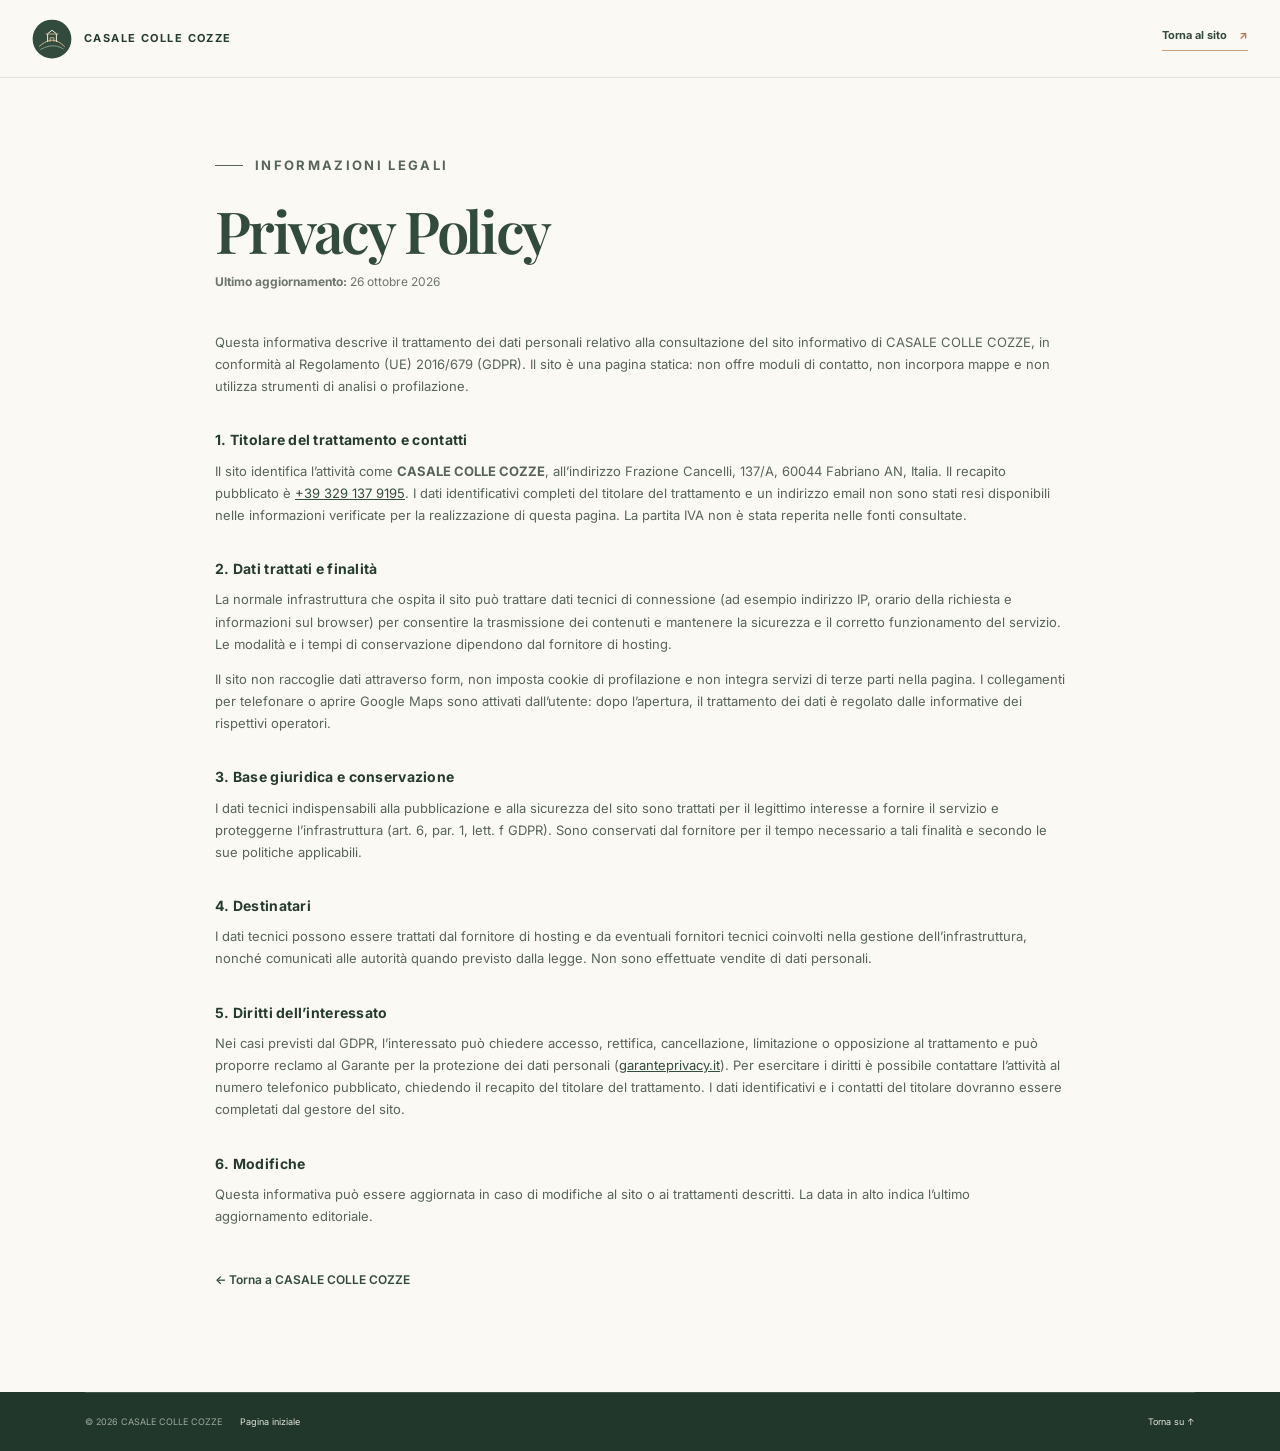
==== privacy_policy.html @ bff45917 "Effettua l'import iniziale nel repository" ====
<!doctype html>
<html lang="it">
<head>
  <meta charset="utf-8">
  <meta name="viewport" content="width=device-width, initial-scale=1">
  <meta name="theme-color" content="#334b3d">
  <meta name="description" content="Informativa privacy del sito CASALE COLLE COZZE.">
  <title>Privacy Policy | CASALE COLLE COZZE</title>
  <link rel="icon" href="assets/images/brand-mark.svg" type="image/svg+xml">
  <link rel="stylesheet" href="assets/css/styles.css">
  <style>
    .policy { width: min(850px, calc(100% - 44px)); margin: 0 auto; padding: 76px 0 100px; }
    .policy h1 { margin: 0 0 12px; color: var(--forest); font-size: clamp(38px, 6vw, 58px); }
    .policy .updated { margin-bottom: 38px; color: var(--muted); font-size: 12px; }
    .policy h2 { margin: 36px 0 12px; font-family: Inter, Arial, sans-serif; font-size: 14px; font-weight: 700; letter-spacing: .02em; }
    .policy p, .policy li { color: #58645b; font-size: 13px; }
    .policy a { color: var(--forest); }
    .policy-back { display: inline-flex; margin-top: 30px; color: var(--forest); font-size: 12px; font-weight: 600; text-decoration: none; }
    @media (max-width: 680px) { .policy { padding-top: 54px; } }
  </style>
</head>
<body>
  <nav class="site-nav" aria-label="Navigazione principale">
    <div class="nav-inner">
      <a class="brand" href="index.html#inizio">
        <img src="assets/images/brand-mark.svg" width="42" height="42" alt="">
        <span>CASALE COLLE COZZE</span>
      </a>
      <a class="inline-link" href="index.html">Torna al sito <span aria-hidden="true">↗</span></a>
    </div>
  </nav>
  <main class="policy">
    <p class="eyebrow"><span class="eyebrow-line"></span> INFORMAZIONI LEGALI</p>
    <h1>Privacy Policy</h1>
    <p class="updated"><strong>Ultimo aggiornamento:</strong> 26 ottobre 2026</p>
    <p>Questa informativa descrive il trattamento dei dati personali relativo alla consultazione del sito informativo di CASALE COLLE COZZE, in conformità al Regolamento (UE) 2016/679 (GDPR). Il sito è una pagina statica: non offre moduli di contatto, non incorpora mappe e non utilizza strumenti di analisi o profilazione.</p>

    <h2>1. Titolare del trattamento e contatti</h2>
    <p>Il sito identifica l’attività come <strong>CASALE COLLE COZZE</strong>, all’indirizzo Frazione Cancelli, 137/A, 60044 Fabriano AN, Italia. Il recapito pubblicato è <a href="tel:+393291379195">+39 329 137 9195</a>. I dati identificativi completi del titolare del trattamento e un indirizzo email non sono stati resi disponibili nelle informazioni verificate per la realizzazione di questa pagina. La partita IVA non è stata reperita nelle fonti consultate.</p>

    <h2>2. Dati trattati e finalità</h2>
    <p>La normale infrastruttura che ospita il sito può trattare dati tecnici di connessione (ad esempio indirizzo IP, orario della richiesta e informazioni sul browser) per consentire la trasmissione dei contenuti e mantenere la sicurezza e il corretto funzionamento del servizio. Le modalità e i tempi di conservazione dipendono dal fornitore di hosting.</p>
    <p>Il sito non raccoglie dati attraverso form, non imposta cookie di profilazione e non integra servizi di terze parti nella pagina. I collegamenti per telefonare o aprire Google Maps sono attivati dall’utente: dopo l’apertura, il trattamento dei dati è regolato dalle informative dei rispettivi operatori.</p>

    <h2>3. Base giuridica e conservazione</h2>
    <p>I dati tecnici indispensabili alla pubblicazione e alla sicurezza del sito sono trattati per il legittimo interesse a fornire il servizio e proteggerne l’infrastruttura (art. 6, par. 1, lett. f GDPR). Sono conservati dal fornitore per il tempo necessario a tali finalità e secondo le sue politiche applicabili.</p>

    <h2>4. Destinatari</h2>
    <p>I dati tecnici possono essere trattati dal fornitore di hosting e da eventuali fornitori tecnici coinvolti nella gestione dell’infrastruttura, nonché comunicati alle autorità quando previsto dalla legge. Non sono effettuate vendite di dati personali.</p>

    <h2>5. Diritti dell’interessato</h2>
    <p>Nei casi previsti dal GDPR, l’interessato può chiedere accesso, rettifica, cancellazione, limitazione o opposizione al trattamento e può proporre reclamo al Garante per la protezione dei dati personali (<a href="https://www.garanteprivacy.it" target="_blank" rel="noopener noreferrer">garanteprivacy.it</a>). Per esercitare i diritti è possibile contattare l’attività al numero telefonico pubblicato, chiedendo il recapito del titolare del trattamento. I dati identificativi e i contatti del titolare dovranno essere completati dal gestore del sito.</p>

    <h2>6. Modifiche</h2>
    <p>Questa informativa può essere aggiornata in caso di modifiche al sito o ai trattamenti descritti. La data in alto indica l’ultimo aggiornamento editoriale.</p>
    <a class="policy-back" href="index.html">← Torna a CASALE COLLE COZZE</a>
  </main>
  <footer class="site-footer">
    <div class="footer-bottom">
      <span>© 2026 CASALE COLLE COZZE</span>
      <a href="index.html">Pagina iniziale</a>
      <a class="back-top" href="#">Torna su ↑</a>
    </div>
  </footer>
</body>
</html>
---- assets/css/styles.css ----
@font-face {
  font-family: Inter;
  src: url("../fonts/Inter-Regular.ttf") format("truetype");
  font-style: normal;
  font-weight: 400;
  font-display: swap;
}
@font-face {
  font-family: Inter;
  src: url("../fonts/Inter-Medium.ttf") format("truetype");
  font-style: normal;
  font-weight: 500;
  font-display: swap;
}
@font-face {
  font-family: Inter;
  src: url("../fonts/Inter-SemiBold.ttf") format("truetype");
  font-style: normal;
  font-weight: 600;
  font-display: swap;
}
@font-face {
  font-family: Inter;
  src: url("../fonts/Inter-Bold.ttf") format("truetype");
  font-style: normal;
  font-weight: 700;
  font-display: swap;
}
@font-face {
  font-family: "Playfair Display";
  src: url("../fonts/PlayfairDisplay-SemiBold.ttf") format("truetype");
  font-style: normal;
  font-weight: 600;
  font-display: swap;
}
@font-face {
  font-family: "Playfair Display";
  src: url("../fonts/PlayfairDisplay-Bold.ttf") format("truetype");
  font-style: normal;
  font-weight: 700;
  font-display: swap;
}

:root {
  color-scheme: light;
  --forest: #334b3d;
  --forest-deep: #263b30;
  --moss: #829174;
  --clay: #bd7654;
  --cream: #f5f1e7;
  --paper: #fbf9f3;
  --ink: #25332b;
  --muted: #6d766d;
  --rule: #d8d7c9;
  --nav-height: 78px;
}

* { box-sizing: border-box; }
html { scroll-behavior: smooth; scroll-padding-top: calc(var(--nav-height) + 18px); }
body {
  margin: 0;
  background: var(--paper);
  color: var(--ink);
  font-family: Inter, Arial, sans-serif;
  font-size: 15px;
  line-height: 1.7;
  -webkit-font-smoothing: antialiased;
}
a { color: inherit; }
img, svg { display: block; }
.skip-link {
  position: fixed; z-index: 1000; top: 8px; left: 8px;
  padding: 10px 14px; transform: translateY(-150%);
  background: var(--paper); color: var(--ink);
}
.skip-link:focus { transform: translateY(0); }

.site-nav {
  position: sticky; top: 0; z-index: 50;
  height: var(--nav-height);
  background: rgba(251, 249, 243, .96);
  border-bottom: 1px solid rgba(51, 75, 61, .12);
  backdrop-filter: blur(12px);
}
.nav-inner {
  width: min(1240px, calc(100% - 64px)); height: 100%; margin: 0 auto;
  display: flex; align-items: center; justify-content: space-between;
}
.brand { display: inline-flex; align-items: center; gap: 12px; text-decoration: none; }
.brand img { width: 40px; height: 40px; }
.brand span { color: var(--forest-deep); font-size: 11px; font-weight: 700; letter-spacing: .13em; }
.nav-links { display: flex; align-items: center; gap: 38px; }
.nav-links a {
  text-decoration: none; color: #4e5b51; font-size: 12px; font-weight: 500;
  transition: color .2s ease;
}
.nav-links a:hover, .nav-links a:focus-visible { color: var(--clay); }
.nav-links .nav-visit { color: var(--forest); font-weight: 600; }
.nav-visit span { margin-left: 6px; color: var(--clay); }
.menu-toggle { display: none; }

.hero {
  position: relative; min-height: min(740px, calc(100svh - var(--nav-height)));
  padding: 72px max(32px, calc((100% - 1240px) / 2)) 58px;
  overflow: hidden; color: var(--cream); background: var(--forest);
}
.hero::before {
  position: absolute; inset: 0; content: ""; pointer-events: none; opacity: .13;
  background-image: radial-gradient(rgba(255,255,255,.38) .55px, transparent .55px);
  background-size: 8px 8px; mask-image: linear-gradient(90deg, #000, transparent 88%);
}
.hero-inner {
  position: relative; z-index: 1; width: min(1240px, 100%); min-height: 515px; margin: auto;
  display: grid; grid-template-columns: 1fr .9fr; align-items: center; gap: clamp(34px, 7vw, 110px);
}
.hero-copy { padding: 8px 0 22px; }
.eyebrow {
  display: flex; align-items: center; gap: 12px; margin: 0 0 24px;
  color: var(--clay); font-size: 10px; font-weight: 700; letter-spacing: .18em; text-transform: uppercase;
}
.eyebrow-line { width: 28px; height: 1px; background: currentColor; }
.hero .eyebrow { color: #d6bc93; }
h1, h2, p { margin-top: 0; }
h1, h2 {
  font-family: "Playfair Display", Georgia, serif; font-weight: 600;
  letter-spacing: -.045em; line-height: 1.04;
}
h1 { margin: 0 0 28px; font-size: clamp(50px, 6.1vw, 84px); }
h1 em, h2 em { color: #d8b98f; font-weight: 600; }
.hero-lede { margin: 0 0 13px; color: #f1eee3; font-family: "Playfair Display", Georgia, serif; font-size: clamp(20px, 2vw, 25px); line-height: 1.45; }
.hero-note { max-width: 490px; margin: 0; color: #d0d5cb; font-size: 13px; line-height: 1.8; }
.hero-actions { display: flex; flex-wrap: wrap; align-items: center; gap: 27px; margin-top: 31px; }
.button {
  min-height: 51px; display: inline-flex; align-items: center; justify-content: center; gap: 11px;
  padding: 0 20px; border: 1px solid transparent; text-decoration: none;
  font-size: 11px; font-weight: 700; letter-spacing: .035em;
  transition: transform .2s ease, background-color .2s ease, color .2s ease;
}
.button:hover { transform: translateY(-2px); }
.button svg { width: 17px; height: 17px; fill: currentColor; }
.button-light { color: var(--forest-deep); background: #f1eee3; }
.button-light:hover { background: #fff; }
.text-link { color: #f4f0e6; font-size: 11px; font-weight: 600; text-decoration: none; }
.text-link span { margin-left: 7px; color: #d8b98f; }
.hero-phone { display: flex; flex-wrap: wrap; align-items: baseline; gap: 13px; margin: 32px 0 0; }
.hero-phone span { color: #aebcaf; font-size: 10px; letter-spacing: .08em; text-transform: uppercase; }
.hero-phone a { color: #fff; font-size: 13px; font-weight: 600; text-decoration: none; }

.hero-art { position: relative; width: 100%; max-width: 530px; justify-self: end; padding: 22px 20px 28px 0; }
.art-frame { position: relative; padding: 11px; background: #e5ddca; box-shadow: 0 25px 65px rgba(14, 29, 21, .28); transform: rotate(1.3deg); }
.art-frame img { width: 100%; height: auto; background: #d8dfce; }
.art-caption {
  display: flex; justify-content: space-between; padding: 11px 6px 1px;
  color: #586351; font-size: 9px; font-weight: 700; letter-spacing: .13em; text-transform: uppercase;
}
.art-stamp {
  position: absolute; right: 0; bottom: 0; width: 122px; height: 122px; border: 1px solid #e2c79d;
  border-radius: 50%; display: flex; flex-direction: column; align-items: center; justify-content: center;
  color: #f2dfbd; background: var(--forest); text-align: center; transform: rotate(8deg);
}
.art-stamp span { font-size: 7px; letter-spacing: .18em; }
.art-stamp strong { margin: 2px 0; font-family: "Playfair Display", Georgia, serif; font-size: 16px; letter-spacing: .03em; }
.art-index { position: absolute; top: 0; right: 26px; color: #adc0ae; font-size: 9px; letter-spacing: .14em; }
.hero-bottom {
  position: relative; z-index: 1; width: min(1240px, 100%); margin: 45px auto 0; padding-top: 17px;
  display: flex; justify-content: space-between; border-top: 1px solid rgba(243,239,226,.2);
  color: #b9c2b6; font-size: 8px; font-weight: 600; letter-spacing: .16em;
}

.section-pad { padding: 104px max(32px, calc((100% - 1110px) / 2)); }
.section-kicker { display: flex; align-items: center; gap: 15px; margin-bottom: 38px; color: var(--clay); font-size: 9px; font-weight: 700; letter-spacing: .18em; }
.section-kicker span:first-child { color: var(--moss); }
.section-kicker span:first-child::after { content: ""; display: inline-block; width: 32px; height: 1px; margin: 0 0 3px 14px; background: #c8cbbd; }
.intro { position: relative; overflow: hidden; }
.intro-grid { display: grid; grid-template-columns: 1fr .75fr; gap: 10%; align-items: start; }
h2 { margin: 0; color: var(--forest-deep); font-size: clamp(38px, 5vw, 61px); }
.intro h2 em, .contact h2 em { color: var(--clay); }
.intro-lede { max-width: 455px; margin: 2px 0 16px; color: var(--forest); font-family: "Playfair Display", Georgia, serif; font-size: 22px; line-height: 1.45; }
.intro-body > p:not(.intro-lede) { max-width: 460px; margin-bottom: 19px; color: var(--muted); font-size: 13px; }
.inline-link { display: inline-flex; gap: 12px; padding-bottom: 5px; border-bottom: 1px solid #c8a078; color: var(--forest); font-size: 11px; font-weight: 700; text-decoration: none; }
.inline-link span { color: var(--clay); }
.landscape-rule { height: 40px; display: flex; align-items: end; gap: 4px; margin-top: 74px; opacity: .45; }
.landscape-rule span { display: block; width: 22%; height: 12px; border-top: 1px solid #94a18c; border-radius: 50% 50% 0 0; }
.landscape-rule span:nth-child(2) { width: 17%; height: 27px; }
.landscape-rule span:nth-child(3) { width: 24%; height: 17px; }
.landscape-rule span:nth-child(4) { width: 20%; height: 33px; }
.landscape-rule span:nth-child(5) { width: 17%; height: 19px; }

.gallery { background: #eeeade; }
.gallery-heading { max-width: 770px; margin: 0 auto 35px; text-align: center; }
.gallery-heading h2 { font-size: clamp(38px, 5vw, 58px); }
.gallery-heading h2 em { color: var(--clay); }
.gallery-heading p { max-width: 590px; margin: 20px auto 0; color: var(--muted); font-size: 13px; }
.carousel { position: relative; width: min(820px, 100%); margin: 0 auto; outline: none; }
.carousel:focus-visible { outline: 2px solid var(--clay); outline-offset: 8px; }
.carousel-stage { position: relative; overflow: hidden; background: #e1dbc9; box-shadow: 0 23px 55px rgba(38, 59, 48, .13); }
.carousel-slide { margin: 0; }
.carousel-slide[hidden] { display: none; }
.carousel-slide img { width: 100%; aspect-ratio: 16 / 9; object-fit: cover; }
.carousel-slide figcaption {
  min-height: 57px; display: flex; align-items: center; justify-content: space-between; gap: 20px;
  padding: 13px 21px; color: var(--forest-deep); background: #f7f4eb;
  font-family: "Playfair Display", Georgia, serif; font-size: 16px;
}
.carousel-slide figcaption span:first-child {
  color: #788273; font-family: Inter, Arial, sans-serif; font-size: 9px; font-weight: 700; letter-spacing: .15em;
}
.carousel-controls { display: flex; align-items: center; justify-content: center; gap: 20px; margin-top: 22px; }
.carousel-arrow {
  width: 43px; height: 43px; display: grid; place-items: center; padding: 0;
  border: 1px solid #c9cabb; border-radius: 50%; color: var(--forest); background: transparent; cursor: pointer;
  transition: color .2s ease, background-color .2s ease, border-color .2s ease;
}
.carousel-arrow:hover { border-color: var(--forest); color: var(--paper); background: var(--forest); }
.carousel-arrow:focus-visible, .carousel-indicator:focus-visible { outline: 2px solid var(--clay); outline-offset: 4px; }
.carousel-arrow svg { width: 19px; height: 19px; fill: none; stroke: currentColor; stroke-linecap: round; stroke-linejoin: round; stroke-width: 1.7; }
.carousel-indicators { display: flex; align-items: center; justify-content: center; gap: 11px; }
.carousel-indicator {
  width: 10px; height: 10px; padding: 0; border: 1px solid #75816f; border-radius: 50%;
  background: transparent; cursor: pointer; transition: transform .2s ease, background-color .2s ease;
}
.carousel-indicator[aria-current="true"] { transform: scale(1.2); border-color: var(--forest); background: var(--forest); }
.carousel-status { position: absolute; top: 0; left: 0; width: 1px; height: 1px; overflow: hidden; clip: rect(0, 0, 0, 0); white-space: nowrap; clip-path: inset(50%); }

.visit { color: var(--cream); background: var(--forest-deep); }
.section-kicker-light { color: #d3b183; }
.section-kicker-light span:first-child { color: #a9b69f; }
.visit-grid { display: grid; grid-template-columns: 1fr .78fr; gap: 12%; align-items: center; }
.eyebrow-light { color: #d3b183; }
.visit h2 { color: var(--cream); }
.visit-copy { max-width: 375px; margin: 21px 0 26px; color: #c3cbbf; font-size: 13px; }
.button-outline { border-color: rgba(239,232,214,.43); color: var(--cream); }
.button-outline:hover { background: rgba(255,255,255,.08); }
.address-card { padding: 31px 34px 28px; color: var(--ink); background: var(--cream); }
.address-card-top { display: flex; align-items: center; justify-content: space-between; color: #798273; font-size: 8px; font-weight: 700; letter-spacing: .16em; }
.address-dot { width: 7px; height: 7px; border-radius: 50%; background: #a67356; }
.address-card address { margin: 14px 0 21px; font-family: "Playfair Display", Georgia, serif; font-size: 21px; font-style: normal; line-height: 1.5; }
.address-separator { height: 1px; margin: 0 0 19px; background: #d9d5c8; }
.address-phone { display: flex; justify-content: space-between; margin: 12px 0 23px; color: var(--forest); font-size: 16px; font-weight: 600; text-decoration: none; }
.address-phone span { color: var(--clay); }
.button-map { width: 100%; justify-content: space-between; color: var(--cream); background: var(--forest); }
.button-map:hover { background: #405c49; }

.contact { background: var(--cream); }
.contact-grid { display: grid; grid-template-columns: 1fr .76fr; gap: 12%; align-items: end; }
.contact-action { padding-bottom: 4px; }
.contact-action p { max-width: 390px; margin-bottom: 22px; color: var(--muted); font-size: 13px; }
.contact-number { display: flex; align-items: center; justify-content: space-between; gap: 15px; padding-bottom: 13px; border-bottom: 1px solid #a4a995; color: var(--forest); font-size: clamp(21px, 3vw, 32px); font-weight: 600; letter-spacing: -.04em; text-decoration: none; }
.contact-number span { color: var(--clay); font-size: 18px; }
.contact-caption { display: block; margin-top: 10px; color: #798273; font-size: 10px; }

.site-footer { color: #e7e7dc; background: #22372c; }
.footer-main { width: min(1110px, calc(100% - 64px)); margin: auto; padding: 51px 0 43px; }
.footer-brand span { color: #f4f0e6; }
.footer-line { margin: 18px 0 36px; color: #aab5a8; font-family: "Playfair Display", Georgia, serif; font-size: 18px; }
.footer-label { margin: 0 0 14px; color: #98a898; font-size: 8px; font-weight: 700; letter-spacing: .16em; }
.footer-details { display: grid; grid-template-columns: repeat(3, 1fr); gap: 22px 35px; }
.footer-details div { min-width: 0; }
.footer-details span { display: block; margin-bottom: 6px; color: #98a898; font-size: 8px; font-weight: 700; letter-spacing: .13em; }
.footer-details strong { display: block; color: #f0eee5; font-size: 11px; font-weight: 500; overflow-wrap: anywhere; }
.footer-details a { text-decoration: none; }
.footer-details a:hover { color: #e2c294; }
.footer-bottom {
  min-height: 59px; width: min(1110px, calc(100% - 64px)); margin: auto; display: flex;
  align-items: center; justify-content: space-between; gap: 18px; border-top: 1px solid rgba(237,238,225,.16);
  color: #9ea99c; font-size: 9px;
}
.footer-bottom a { color: #e2e5d9; text-decoration: none; }
.footer-bottom a:hover { color: #e2c294; }
.back-top { margin-left: auto; }

@media (min-width: 1500px) {
  .hero { padding-right: max(32px, calc((100% - 1240px) / 2)); padding-left: max(32px, calc((100% - 1240px) / 2)); }
}
@media (max-width: 900px) {
  :root { --nav-height: 70px; }
  .nav-inner { width: calc(100% - 40px); }
  .nav-links { gap: 22px; }
  .hero { padding: 55px 32px 37px; }
  .hero-inner { grid-template-columns: 1fr .85fr; gap: 32px; }
  h1 { font-size: clamp(46px, 7vw, 68px); }
  .hero-art { padding-right: 5px; }
  .art-stamp { width: 96px; height: 96px; }
  .art-stamp strong { font-size: 13px; }
  .section-pad { padding-top: 82px; padding-bottom: 82px; }
}
@media (max-width: 680px) {
  :root { --nav-height: 66px; }
  .nav-inner { width: calc(100% - 34px); }
  .brand { gap: 9px; }
  .brand img { width: 35px; height: 35px; }
  .brand span { font-size: 9px; letter-spacing: .1em; }
  .menu-toggle {
    width: 42px; height: 42px; padding: 0; border: 1px solid #d7d9ce; border-radius: 50%;
    display: flex; flex-direction: column; align-items: center; justify-content: center; gap: 5px;
    background: transparent; cursor: pointer;
  }
  .menu-toggle span { width: 16px; height: 1px; background: var(--forest); transition: transform .2s ease; }
  .menu-toggle[aria-expanded="true"] span:first-child { transform: translateY(3px) rotate(45deg); }
  .menu-toggle[aria-expanded="true"] span:last-child { transform: translateY(-3px) rotate(-45deg); }
  .nav-links {
    position: absolute; top: var(--nav-height); left: 0; right: 0; padding: 9px 22px 18px;
    display: none; flex-direction: column; align-items: stretch; gap: 0;
    background: var(--paper); border-bottom: 1px solid var(--rule); box-shadow: 0 14px 25px rgba(30,47,35,.1);
  }
  .nav-links.is-open { display: flex; }
  .nav-links a { padding: 12px 4px; border-bottom: 1px solid #e6e4d9; font-size: 12px; }
  .nav-links a:last-child { border-bottom: 0; }
  .hero { min-height: auto; padding: 46px 22px 24px; }
  .hero-inner { min-height: 0; grid-template-columns: 1fr; gap: 32px; }
  .hero-copy { padding: 0; }
  .hero .eyebrow { margin-bottom: 17px; font-size: 8px; }
  h1 { margin-bottom: 20px; font-size: clamp(48px, 13.2vw, 69px); }
  .hero-lede { font-size: 20px; }
  .hero-note { font-size: 12px; }
  .hero-actions { gap: 17px; margin-top: 23px; }
  .button { min-height: 48px; padding: 0 15px; font-size: 10px; }
  .text-link { font-size: 10px; }
  .hero-phone { gap: 9px; margin-top: 20px; }
  .hero-phone span { width: 100%; font-size: 8px; }
  .hero-art { width: min(100%, 480px); padding: 8px 14px 24px 0; justify-self: center; }
  .art-frame { padding: 8px; }
  .art-caption { padding-top: 8px; font-size: 7px; }
  .art-stamp { right: 0; bottom: 0; width: 88px; height: 88px; }
  .art-stamp strong { font-size: 12px; }
  .art-stamp span { font-size: 6px; }
  .art-index { right: 17px; font-size: 8px; }
  .hero-bottom { margin-top: 29px; padding-top: 12px; font-size: 6px; letter-spacing: .1em; }
  .section-pad { padding: 68px 23px; }
  .section-kicker { margin-bottom: 27px; font-size: 8px; }
  .intro-grid, .visit-grid, .contact-grid { grid-template-columns: 1fr; gap: 27px; }
  .gallery-heading { margin-bottom: 26px; }
  .gallery-heading p { font-size: 12px; }
  .carousel-slide img { aspect-ratio: 4 / 3; }
  .carousel-slide figcaption { min-height: 52px; padding: 11px 13px; font-size: 14px; }
  .carousel-controls { gap: 15px; margin-top: 18px; }
  .carousel-arrow { width: 40px; height: 40px; }
  h2 { font-size: clamp(38px, 10vw, 52px); }
  .intro-lede { font-size: 20px; }
  .intro-body > p:not(.intro-lede) { font-size: 12px; }
  .landscape-rule { margin-top: 44px; }
  .visit-grid { gap: 33px; }
  .visit-copy { font-size: 12px; }
  .address-card { padding: 24px 22px 22px; }
  .address-card address { font-size: 19px; }
  .address-phone { font-size: 15px; }
  .contact-grid { gap: 26px; }
  .contact-action p { font-size: 12px; }
  .contact-number { font-size: 25px; }
  .footer-main, .footer-bottom { width: calc(100% - 44px); }
  .footer-main { padding: 38px 0 32px; }
  .footer-line { margin: 15px 0 26px; font-size: 16px; }
  .footer-details { grid-template-columns: 1fr 1fr; gap: 18px 14px; }
  .footer-details span { font-size: 7px; }
  .footer-details strong { font-size: 10px; }
  .footer-bottom { min-height: 63px; flex-wrap: wrap; gap: 8px 14px; padding: 12px 0; font-size: 8px; }
}
@media (prefers-reduced-motion: reduce) {
  *, *::before, *::after { scroll-behavior: auto !important; transition-duration: .01ms !important; }
}
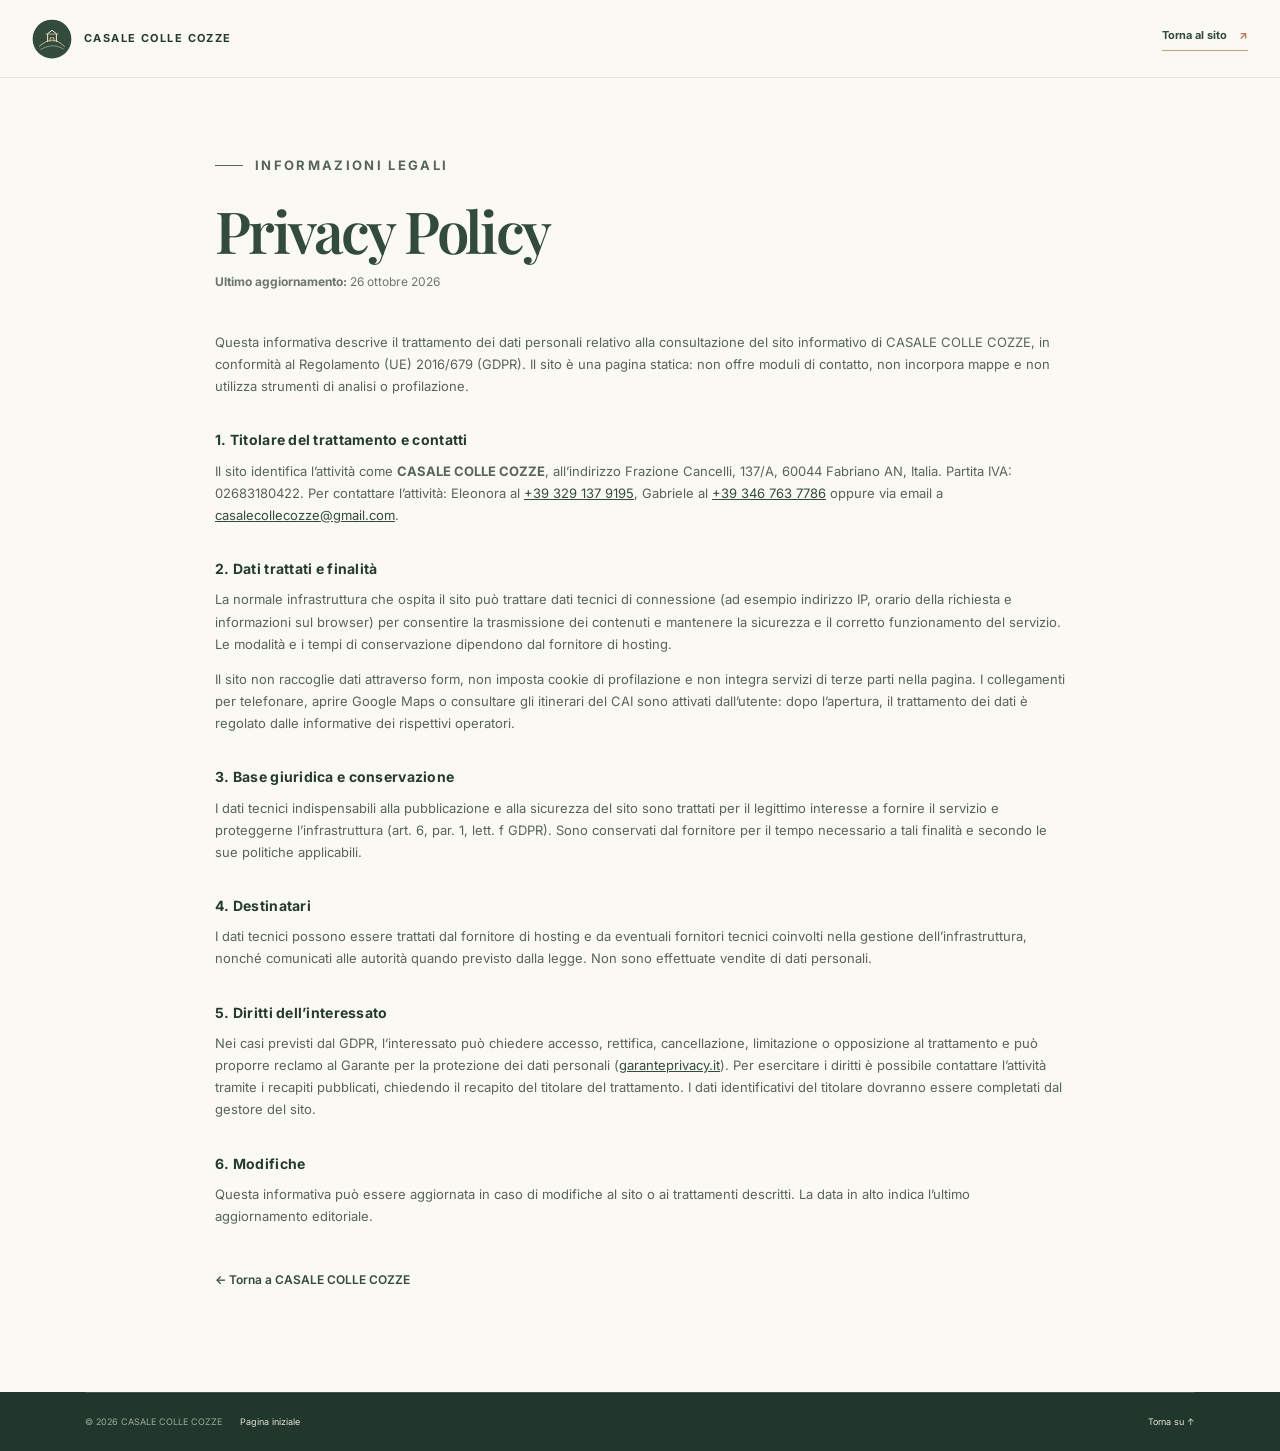
==== commit bf495192: "Nuova versione senza carosello aggiornato" ====
--- a/privacy_policy.html
+++ b/privacy_policy.html
@@ -36,11 +36,11 @@
     <p>Questa informativa descrive il trattamento dei dati personali relativo alla consultazione del sito informativo di CASALE COLLE COZZE, in conformità al Regolamento (UE) 2016/679 (GDPR). Il sito è una pagina statica: non offre moduli di contatto, non incorpora mappe e non utilizza strumenti di analisi o profilazione.</p>
 
     <h2>1. Titolare del trattamento e contatti</h2>
-    <p>Il sito identifica l’attività come <strong>CASALE COLLE COZZE</strong>, all’indirizzo Frazione Cancelli, 137/A, 60044 Fabriano AN, Italia. Il recapito pubblicato è <a href="tel:+393291379195">+39 329 137 9195</a>. I dati identificativi completi del titolare del trattamento e un indirizzo email non sono stati resi disponibili nelle informazioni verificate per la realizzazione di questa pagina. La partita IVA non è stata reperita nelle fonti consultate.</p>
+    <p>Il sito identifica l’attività come <strong>CASALE COLLE COZZE</strong>, all’indirizzo Frazione Cancelli, 137/A, 60044 Fabriano AN, Italia. Partita IVA: 02683180422. Per contattare l’attività: Eleonora al <a href="tel:+393291379195">+39 329 137 9195</a>, Gabriele al <a href="tel:+393467637786">+39 346 763 7786</a> oppure via email a <a href="mailto:casalecollecozze@gmail.com">casalecollecozze@gmail.com</a>.</p>
 
     <h2>2. Dati trattati e finalità</h2>
     <p>La normale infrastruttura che ospita il sito può trattare dati tecnici di connessione (ad esempio indirizzo IP, orario della richiesta e informazioni sul browser) per consentire la trasmissione dei contenuti e mantenere la sicurezza e il corretto funzionamento del servizio. Le modalità e i tempi di conservazione dipendono dal fornitore di hosting.</p>
-    <p>Il sito non raccoglie dati attraverso form, non imposta cookie di profilazione e non integra servizi di terze parti nella pagina. I collegamenti per telefonare o aprire Google Maps sono attivati dall’utente: dopo l’apertura, il trattamento dei dati è regolato dalle informative dei rispettivi operatori.</p>
+    <p>Il sito non raccoglie dati attraverso form, non imposta cookie di profilazione e non integra servizi di terze parti nella pagina. I collegamenti per telefonare, aprire Google Maps o consultare gli itinerari del CAI sono attivati dall’utente: dopo l’apertura, il trattamento dei dati è regolato dalle informative dei rispettivi operatori.</p>
 
     <h2>3. Base giuridica e conservazione</h2>
     <p>I dati tecnici indispensabili alla pubblicazione e alla sicurezza del sito sono trattati per il legittimo interesse a fornire il servizio e proteggerne l’infrastruttura (art. 6, par. 1, lett. f GDPR). Sono conservati dal fornitore per il tempo necessario a tali finalità e secondo le sue politiche applicabili.</p>
@@ -49,7 +49,7 @@
     <p>I dati tecnici possono essere trattati dal fornitore di hosting e da eventuali fornitori tecnici coinvolti nella gestione dell’infrastruttura, nonché comunicati alle autorità quando previsto dalla legge. Non sono effettuate vendite di dati personali.</p>
 
     <h2>5. Diritti dell’interessato</h2>
-    <p>Nei casi previsti dal GDPR, l’interessato può chiedere accesso, rettifica, cancellazione, limitazione o opposizione al trattamento e può proporre reclamo al Garante per la protezione dei dati personali (<a href="https://www.garanteprivacy.it" target="_blank" rel="noopener noreferrer">garanteprivacy.it</a>). Per esercitare i diritti è possibile contattare l’attività al numero telefonico pubblicato, chiedendo il recapito del titolare del trattamento. I dati identificativi e i contatti del titolare dovranno essere completati dal gestore del sito.</p>
+    <p>Nei casi previsti dal GDPR, l’interessato può chiedere accesso, rettifica, cancellazione, limitazione o opposizione al trattamento e può proporre reclamo al Garante per la protezione dei dati personali (<a href="https://www.garanteprivacy.it" target="_blank" rel="noopener noreferrer">garanteprivacy.it</a>). Per esercitare i diritti è possibile contattare l’attività tramite i recapiti pubblicati, chiedendo il recapito del titolare del trattamento. I dati identificativi del titolare dovranno essere completati dal gestore del sito.</p>
 
     <h2>6. Modifiche</h2>
     <p>Questa informativa può essere aggiornata in caso di modifiche al sito o ai trattamenti descritti. La data in alto indica l’ultimo aggiornamento editoriale.</p>
--- a/assets/css/styles.css
+++ b/assets/css/styles.css
@@ -128,7 +128,6 @@
 h1 { margin: 0 0 28px; font-size: clamp(50px, 6.1vw, 84px); }
 h1 em, h2 em { color: #d8b98f; font-weight: 600; }
 .hero-lede { margin: 0 0 13px; color: #f1eee3; font-family: "Playfair Display", Georgia, serif; font-size: clamp(20px, 2vw, 25px); line-height: 1.45; }
-.hero-note { max-width: 490px; margin: 0; color: #d0d5cb; font-size: 13px; line-height: 1.8; }
 .hero-actions { display: flex; flex-wrap: wrap; align-items: center; gap: 27px; margin-top: 31px; }
 .button {
   min-height: 51px; display: inline-flex; align-items: center; justify-content: center; gap: 11px;
@@ -142,7 +141,8 @@
 .button-light:hover { background: #fff; }
 .text-link { color: #f4f0e6; font-size: 11px; font-weight: 600; text-decoration: none; }
 .text-link span { margin-left: 7px; color: #d8b98f; }
-.hero-phone { display: flex; flex-wrap: wrap; align-items: baseline; gap: 13px; margin: 32px 0 0; }
+.hero-phone-list { margin-top: 32px; }
+.hero-phone { display: flex; flex-wrap: wrap; align-items: baseline; gap: 13px; margin: 0 0 8px; }
 .hero-phone span { color: #aebcaf; font-size: 10px; letter-spacing: .08em; text-transform: uppercase; }
 .hero-phone a { color: #fff; font-size: 13px; font-weight: 600; text-decoration: none; }
 
@@ -153,8 +153,9 @@
   display: flex; justify-content: space-between; padding: 11px 6px 1px;
   color: #586351; font-size: 9px; font-weight: 700; letter-spacing: .13em; text-transform: uppercase;
 }
+.art-codes { display: flex; flex-wrap: wrap; justify-content: space-between; gap: 5px 16px; margin-top: 13px; color: #e1e6d9; font-size: 9px; font-weight: 600; letter-spacing: .06em; }
 .art-stamp {
-  position: absolute; right: 0; bottom: 0; width: 122px; height: 122px; border: 1px solid #e2c79d;
+  position: absolute; right: 0; bottom: 40px; width: 122px; height: 122px; border: 1px solid #e2c79d;
   border-radius: 50%; display: flex; flex-direction: column; align-items: center; justify-content: center;
   color: #f2dfbd; background: var(--forest); text-align: center; transform: rotate(8deg);
 }
@@ -229,6 +230,7 @@
 .eyebrow-light { color: #d3b183; }
 .visit h2 { color: var(--cream); }
 .visit-copy { max-width: 375px; margin: 21px 0 26px; color: #c3cbbf; font-size: 13px; }
+.visit-actions { display: flex; flex-wrap: wrap; gap: 12px; }
 .button-outline { border-color: rgba(239,232,214,.43); color: var(--cream); }
 .button-outline:hover { background: rgba(255,255,255,.08); }
 .address-card { padding: 31px 34px 28px; color: var(--ink); background: var(--cream); }
@@ -239,6 +241,7 @@
 .address-phone { display: flex; justify-content: space-between; margin: 12px 0 23px; color: var(--forest); font-size: 16px; font-weight: 600; text-decoration: none; }
 .address-phone span { color: var(--clay); }
 .button-map { width: 100%; justify-content: space-between; color: var(--cream); background: var(--forest); }
+.button-map + .button-map { margin-top: 10px; }
 .button-map:hover { background: #405c49; }
 
 .contact { background: var(--cream); }
@@ -312,16 +315,17 @@
   .hero .eyebrow { margin-bottom: 17px; font-size: 8px; }
   h1 { margin-bottom: 20px; font-size: clamp(48px, 13.2vw, 69px); }
   .hero-lede { font-size: 20px; }
-  .hero-note { font-size: 12px; }
   .hero-actions { gap: 17px; margin-top: 23px; }
   .button { min-height: 48px; padding: 0 15px; font-size: 10px; }
   .text-link { font-size: 10px; }
-  .hero-phone { gap: 9px; margin-top: 20px; }
+  .hero-phone-list { margin-top: 20px; }
+  .hero-phone { gap: 9px; }
   .hero-phone span { width: 100%; font-size: 8px; }
   .hero-art { width: min(100%, 480px); padding: 8px 14px 24px 0; justify-self: center; }
   .art-frame { padding: 8px; }
   .art-caption { padding-top: 8px; font-size: 7px; }
-  .art-stamp { right: 0; bottom: 0; width: 88px; height: 88px; }
+  .art-stamp { right: 0; bottom: 38px; width: 88px; height: 88px; }
+  .art-codes { justify-content: flex-start; font-size: 8px; }
   .art-stamp strong { font-size: 12px; }
   .art-stamp span { font-size: 6px; }
   .art-index { right: 17px; font-size: 8px; }
